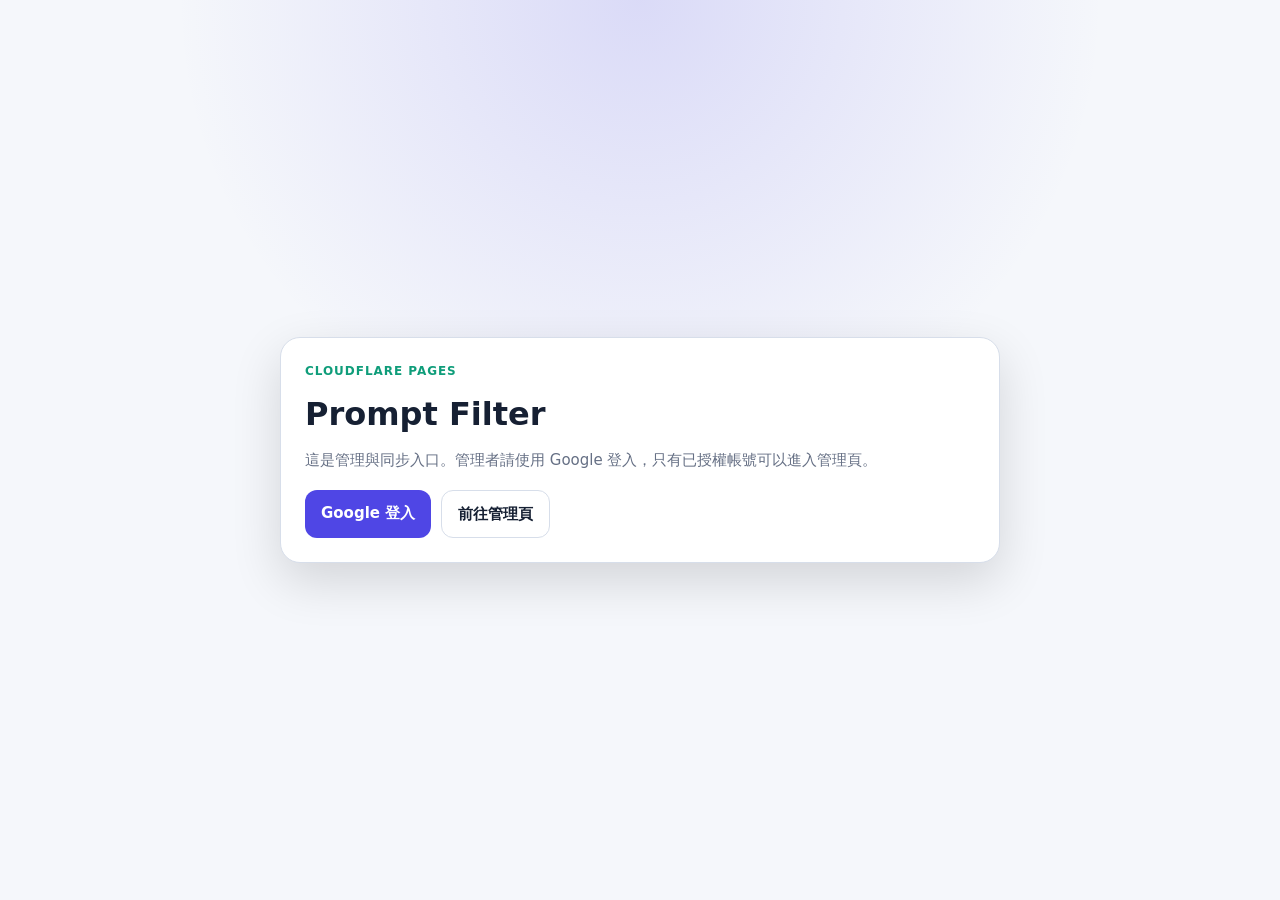
==== cloudflare/public/index.html @ 24ac8600 "Prompt Filter: Chrome extension + Cloudflare Pages backend" ====
<!doctype html>
<html lang="zh-Hant">
<head>
<meta charset="utf-8">
<meta name="viewport" content="width=device-width, initial-scale=1">
<title>Prompt Filter</title>
<style>
  :root { color-scheme: light dark; --bg: #f5f7fb; --card: #fff; --fg: #162033; --muted: #667085; --line: #d7deea; --accent: #4f46e5; }
  @media (prefers-color-scheme: dark) { :root { --bg: #0f1420; --card: #18202d; --fg: #eef2ff; --muted: #a3afc2; --line: #273246; --accent: #8188ff; } }
  * { box-sizing: border-box; }
  body { margin: 0; min-height: 100vh; display: grid; place-items: center; background: radial-gradient(circle at top, rgba(79, 70, 229, 0.16), transparent 42%), var(--bg); color: var(--fg); font: 15px/1.6 system-ui, "Noto Sans TC", sans-serif; padding: 24px; }
  .card { width: min(720px, 100%); background: var(--card); border: 1px solid var(--line); border-radius: 20px; padding: 24px; box-shadow: 0 18px 50px rgba(0, 0, 0, 0.14); }
  h1 { margin: 0 0 8px; font-size: 32px; }
  p { margin: 0 0 12px; color: var(--muted); }
  .actions { display: flex; gap: 10px; flex-wrap: wrap; margin-top: 18px; }
  a.btn { display: inline-block; padding: 11px 16px; border-radius: 12px; background: var(--accent); color: #fff; text-decoration: none; font-weight: 700; }
  a.ghost { background: transparent; color: var(--fg); border: 1px solid var(--line); }
</style>
</head>
<body>
  <main class="card">
    <p style="margin:0 0 8px;color:#0f9d7a;font-weight:700;letter-spacing:.08em;text-transform:uppercase;font-size:12px">Cloudflare Pages</p>
    <h1>Prompt Filter</h1>
     <p>這是管理與同步入口。管理者請使用 Google 登入，只有已授權帳號可以進入管理頁。</p>
    <div class="actions">
      <a class="btn" href="/login">Google 登入</a>
      <a class="btn ghost" href="/admin/">前往管理頁</a>
    </div>
  </main>
</body>
</html>
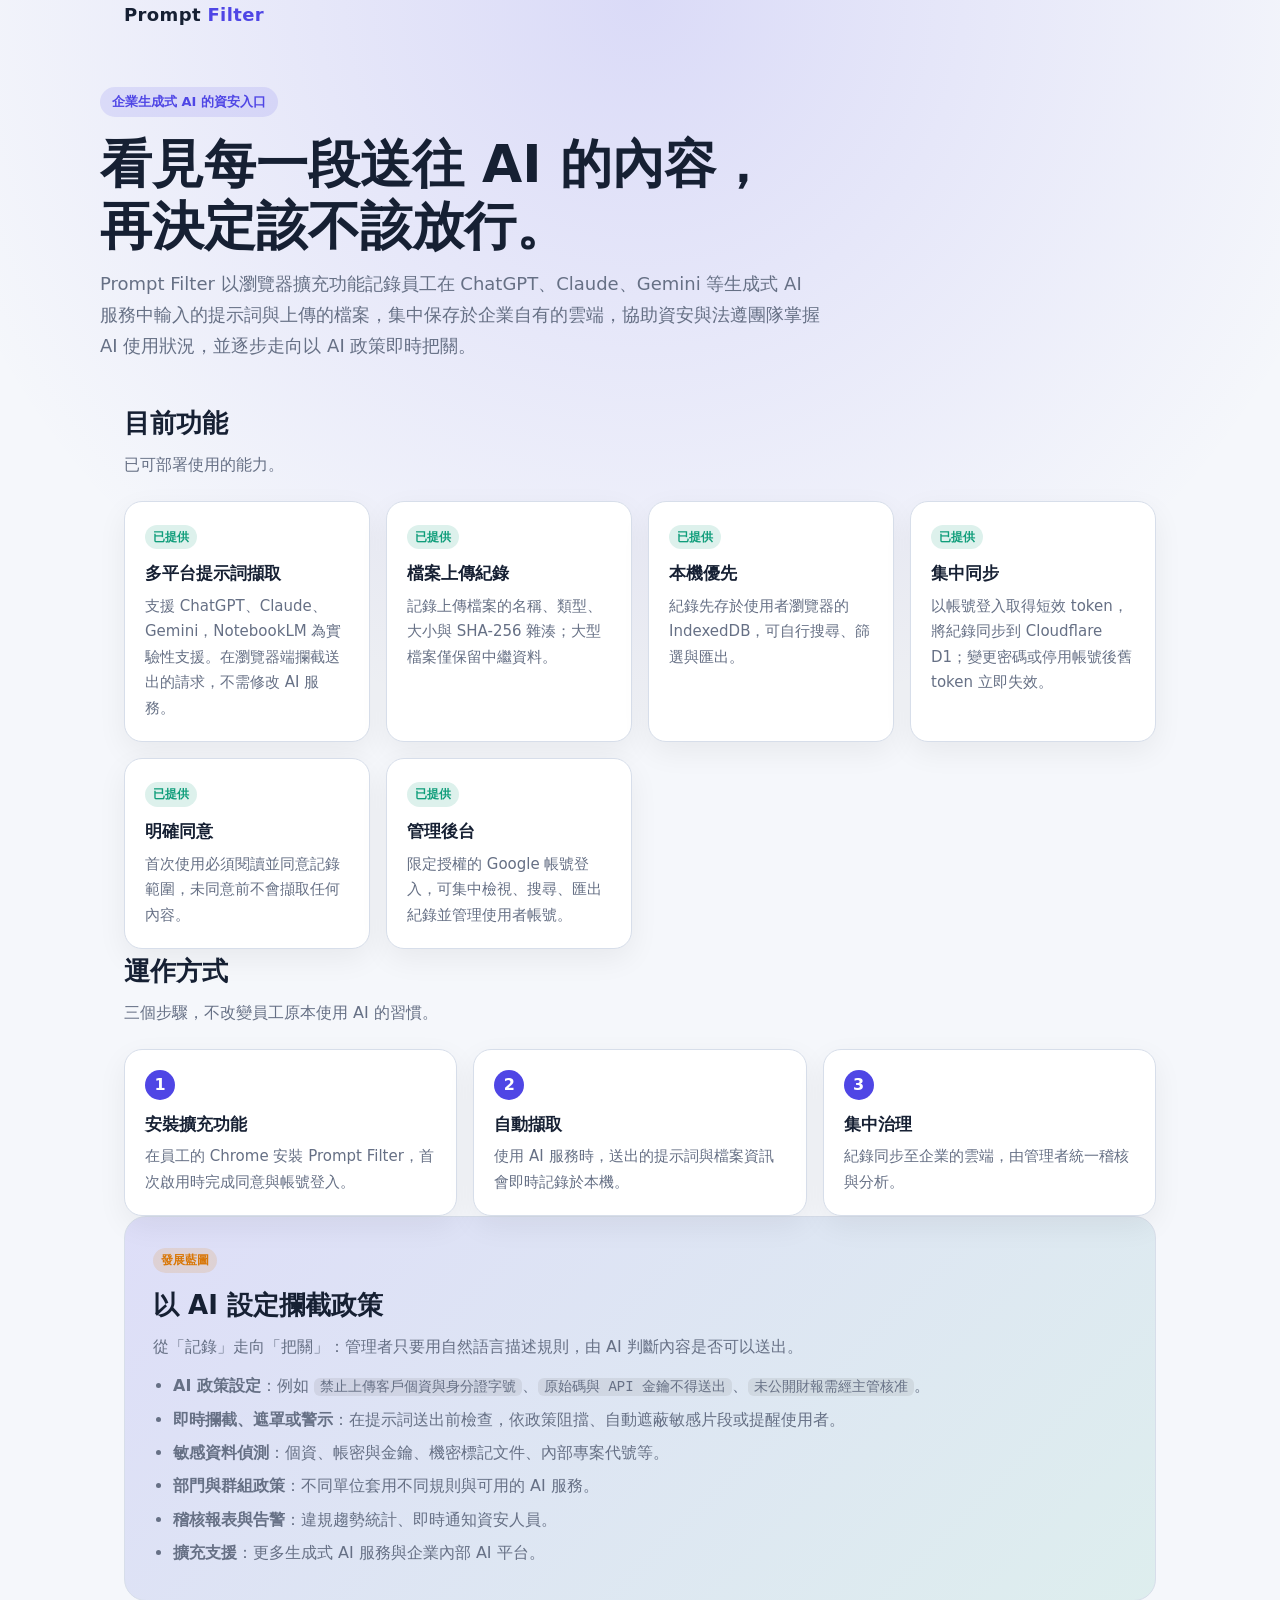
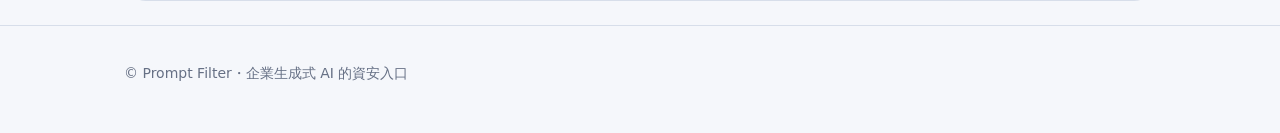
==== commit fd6214dd: "feat: public landing page; admin login only via /admin" ====
--- a/cloudflare/public/index.html
+++ b/cloudflare/public/index.html
@@ -3,29 +3,92 @@
 <head>
 <meta charset="utf-8">
 <meta name="viewport" content="width=device-width, initial-scale=1">
-<title>Prompt Filter</title>
+<meta name="description" content="Prompt Filter：企業生成式 AI 的資安入口。記錄並治理員工送往 ChatGPT、Claude、Gemini 的提示詞與檔案。">
+<title>Prompt Filter｜企業生成式 AI 資安入口</title>
 <style>
-  :root { color-scheme: light dark; --bg: #f5f7fb; --card: #fff; --fg: #162033; --muted: #667085; --line: #d7deea; --accent: #4f46e5; }
-  @media (prefers-color-scheme: dark) { :root { --bg: #0f1420; --card: #18202d; --fg: #eef2ff; --muted: #a3afc2; --line: #273246; --accent: #8188ff; } }
+  :root { color-scheme: light dark; --bg: #f5f7fb; --card: #fff; --fg: #162033; --muted: #667085; --line: #d7deea; --accent: #4f46e5; --ok: #0f9d7a; --warn: #d97706; }
+  @media (prefers-color-scheme: dark) { :root { --bg: #0f1420; --card: #18202d; --fg: #eef2ff; --muted: #a3afc2; --line: #273246; --accent: #8188ff; --ok: #34d399; --warn: #fbbf24; } }
   * { box-sizing: border-box; }
-  body { margin: 0; min-height: 100vh; display: grid; place-items: center; background: radial-gradient(circle at top, rgba(79, 70, 229, 0.16), transparent 42%), var(--bg); color: var(--fg); font: 15px/1.6 system-ui, "Noto Sans TC", sans-serif; padding: 24px; }
-  .card { width: min(720px, 100%); background: var(--card); border: 1px solid var(--line); border-radius: 20px; padding: 24px; box-shadow: 0 18px 50px rgba(0, 0, 0, 0.14); }
-  h1 { margin: 0 0 8px; font-size: 32px; }
-  p { margin: 0 0 12px; color: var(--muted); }
-  .actions { display: flex; gap: 10px; flex-wrap: wrap; margin-top: 18px; }
-  a.btn { display: inline-block; padding: 11px 16px; border-radius: 12px; background: var(--accent); color: #fff; text-decoration: none; font-weight: 700; }
-  a.ghost { background: transparent; color: var(--fg); border: 1px solid var(--line); }
+  body { margin: 0; background: radial-gradient(circle at top, rgba(79, 70, 229, 0.16), transparent 40%), var(--bg); color: var(--fg); font: 16px/1.7 system-ui, "Noto Sans TC", sans-serif; }
+  .wrap { width: min(1080px, 100%); margin: 0 auto; padding: 0 24px; }
+  header { padding: 22px 0; }
+  .brand { font-weight: 800; font-size: 18px; letter-spacing: .02em; }
+  .brand span { color: var(--accent); }
+  .hero { padding: 56px 0 40px; }
+  .eyebrow { display: inline-block; padding: 4px 12px; border-radius: 999px; background: rgba(79,70,229,.12); color: var(--accent); font-size: 13px; font-weight: 700; }
+  h1 { margin: 16px 0 12px; font-size: clamp(32px, 5vw, 52px); line-height: 1.2; }
+  .lead { max-width: 720px; color: var(--muted); font-size: 18px; margin: 0; }
+  section { padding: 36px 0; }
+  h2 { font-size: 26px; margin: 0 0 6px; }
+  .sub { color: var(--muted); margin: 0 0 22px; }
+  .grid { display: grid; grid-template-columns: repeat(auto-fit, minmax(240px, 1fr)); gap: 16px; }
+  .card { background: var(--card); border: 1px solid var(--line); border-radius: 18px; padding: 20px; box-shadow: 0 10px 30px rgba(0,0,0,.06); }
+  .card h3 { margin: 0 0 6px; font-size: 17px; }
+  .card p { margin: 0; color: var(--muted); font-size: 15px; }
+  .tag { display: inline-block; font-size: 12px; font-weight: 700; padding: 2px 8px; border-radius: 999px; margin-bottom: 10px; }
+  .tag.now { background: rgba(15,157,122,.14); color: var(--ok); }
+  .tag.next { background: rgba(217,119,6,.14); color: var(--warn); }
+  .steps { counter-reset: s; display: grid; grid-template-columns: repeat(auto-fit, minmax(220px, 1fr)); gap: 16px; }
+  .steps .card::before { counter-increment: s; content: counter(s); display: inline-grid; place-items: center; width: 30px; height: 30px; border-radius: 50%; background: var(--accent); color: #fff; font-weight: 800; margin-bottom: 10px; }
+  .vision { background: linear-gradient(135deg, rgba(79,70,229,.14), rgba(15,157,122,.10)); border: 1px solid var(--line); border-radius: 22px; padding: 28px; }
+  .vision ul { margin: 12px 0 0; padding-left: 20px; color: var(--muted); }
+  .vision li { margin: 6px 0; }
+  .vision code { background: rgba(127,127,127,.15); padding: 1px 6px; border-radius: 6px; font-size: 14px; }
+  footer { padding: 36px 0 48px; color: var(--muted); font-size: 14px; border-top: 1px solid var(--line); margin-top: 24px; }
 </style>
 </head>
 <body>
-  <main class="card">
-    <p style="margin:0 0 8px;color:#0f9d7a;font-weight:700;letter-spacing:.08em;text-transform:uppercase;font-size:12px">Cloudflare Pages</p>
-    <h1>Prompt Filter</h1>
-     <p>這是管理與同步入口。管理者請使用 Google 登入，只有已授權帳號可以進入管理頁。</p>
-    <div class="actions">
-      <a class="btn" href="/login">Google 登入</a>
-      <a class="btn ghost" href="/admin/">前往管理頁</a>
+  <header class="wrap"><div class="brand">Prompt <span>Filter</span></div></header>
+
+  <main>
+    <div class="wrap hero">
+      <span class="eyebrow">企業生成式 AI 的資安入口</span>
+      <h1>看見每一段送往 AI 的內容，<br>再決定該不該放行。</h1>
+      <p class="lead">Prompt Filter 以瀏覽器擴充功能記錄員工在 ChatGPT、Claude、Gemini 等生成式 AI 服務中輸入的提示詞與上傳的檔案，集中保存於企業自有的雲端，協助資安與法遵團隊掌握 AI 使用狀況，並逐步走向以 AI 政策即時把關。</p>
     </div>
+
+    <section class="wrap">
+      <h2>目前功能</h2>
+      <p class="sub">已可部署使用的能力。</p>
+      <div class="grid">
+        <div class="card"><span class="tag now">已提供</span><h3>多平台提示詞擷取</h3><p>支援 ChatGPT、Claude、Gemini，NotebookLM 為實驗性支援。在瀏覽器端攔截送出的請求，不需修改 AI 服務。</p></div>
+        <div class="card"><span class="tag now">已提供</span><h3>檔案上傳紀錄</h3><p>記錄上傳檔案的名稱、類型、大小與 SHA-256 雜湊；大型檔案僅保留中繼資料。</p></div>
+        <div class="card"><span class="tag now">已提供</span><h3>本機優先</h3><p>紀錄先存於使用者瀏覽器的 IndexedDB，可自行搜尋、篩選與匯出。</p></div>
+        <div class="card"><span class="tag now">已提供</span><h3>集中同步</h3><p>以帳號登入取得短效 token，將紀錄同步到 Cloudflare D1；變更密碼或停用帳號後舊 token 立即失效。</p></div>
+        <div class="card"><span class="tag now">已提供</span><h3>明確同意</h3><p>首次使用必須閱讀並同意記錄範圍，未同意前不會擷取任何內容。</p></div>
+        <div class="card"><span class="tag now">已提供</span><h3>管理後台</h3><p>限定授權的 Google 帳號登入，可集中檢視、搜尋、匯出紀錄並管理使用者帳號。</p></div>
+      </div>
+    </section>
+
+    <section class="wrap">
+      <h2>運作方式</h2>
+      <p class="sub">三個步驟，不改變員工原本使用 AI 的習慣。</p>
+      <div class="steps">
+        <div class="card"><h3>安裝擴充功能</h3><p>在員工的 Chrome 安裝 Prompt Filter，首次啟用時完成同意與帳號登入。</p></div>
+        <div class="card"><h3>自動擷取</h3><p>使用 AI 服務時，送出的提示詞與檔案資訊會即時記錄於本機。</p></div>
+        <div class="card"><h3>集中治理</h3><p>紀錄同步至企業的雲端，由管理者統一稽核與分析。</p></div>
+      </div>
+    </section>
+
+    <section class="wrap">
+      <div class="vision">
+        <span class="tag next">發展藍圖</span>
+        <h2>以 AI 設定攔截政策</h2>
+        <p class="sub" style="margin:0">從「記錄」走向「把關」：管理者只要用自然語言描述規則，由 AI 判斷內容是否可以送出。</p>
+        <ul>
+          <li><strong>AI 政策設定</strong>：例如 <code>禁止上傳客戶個資與身分證字號</code>、<code>原始碼與 API 金鑰不得送出</code>、<code>未公開財報需經主管核准</code>。</li>
+          <li><strong>即時攔截、遮罩或警示</strong>：在提示詞送出前檢查，依政策阻擋、自動遮蔽敏感片段或提醒使用者。</li>
+          <li><strong>敏感資料偵測</strong>：個資、帳密與金鑰、機密標記文件、內部專案代號等。</li>
+          <li><strong>部門與群組政策</strong>：不同單位套用不同規則與可用的 AI 服務。</li>
+          <li><strong>稽核報表與告警</strong>：違規趨勢統計、即時通知資安人員。</li>
+          <li><strong>擴充支援</strong>：更多生成式 AI 服務與企業內部 AI 平台。</li>
+        </ul>
+      </div>
+    </section>
   </main>
+
+  <footer>
+    <div class="wrap">© Prompt Filter・企業生成式 AI 的資安入口</div>
+  </footer>
 </body>
 </html>
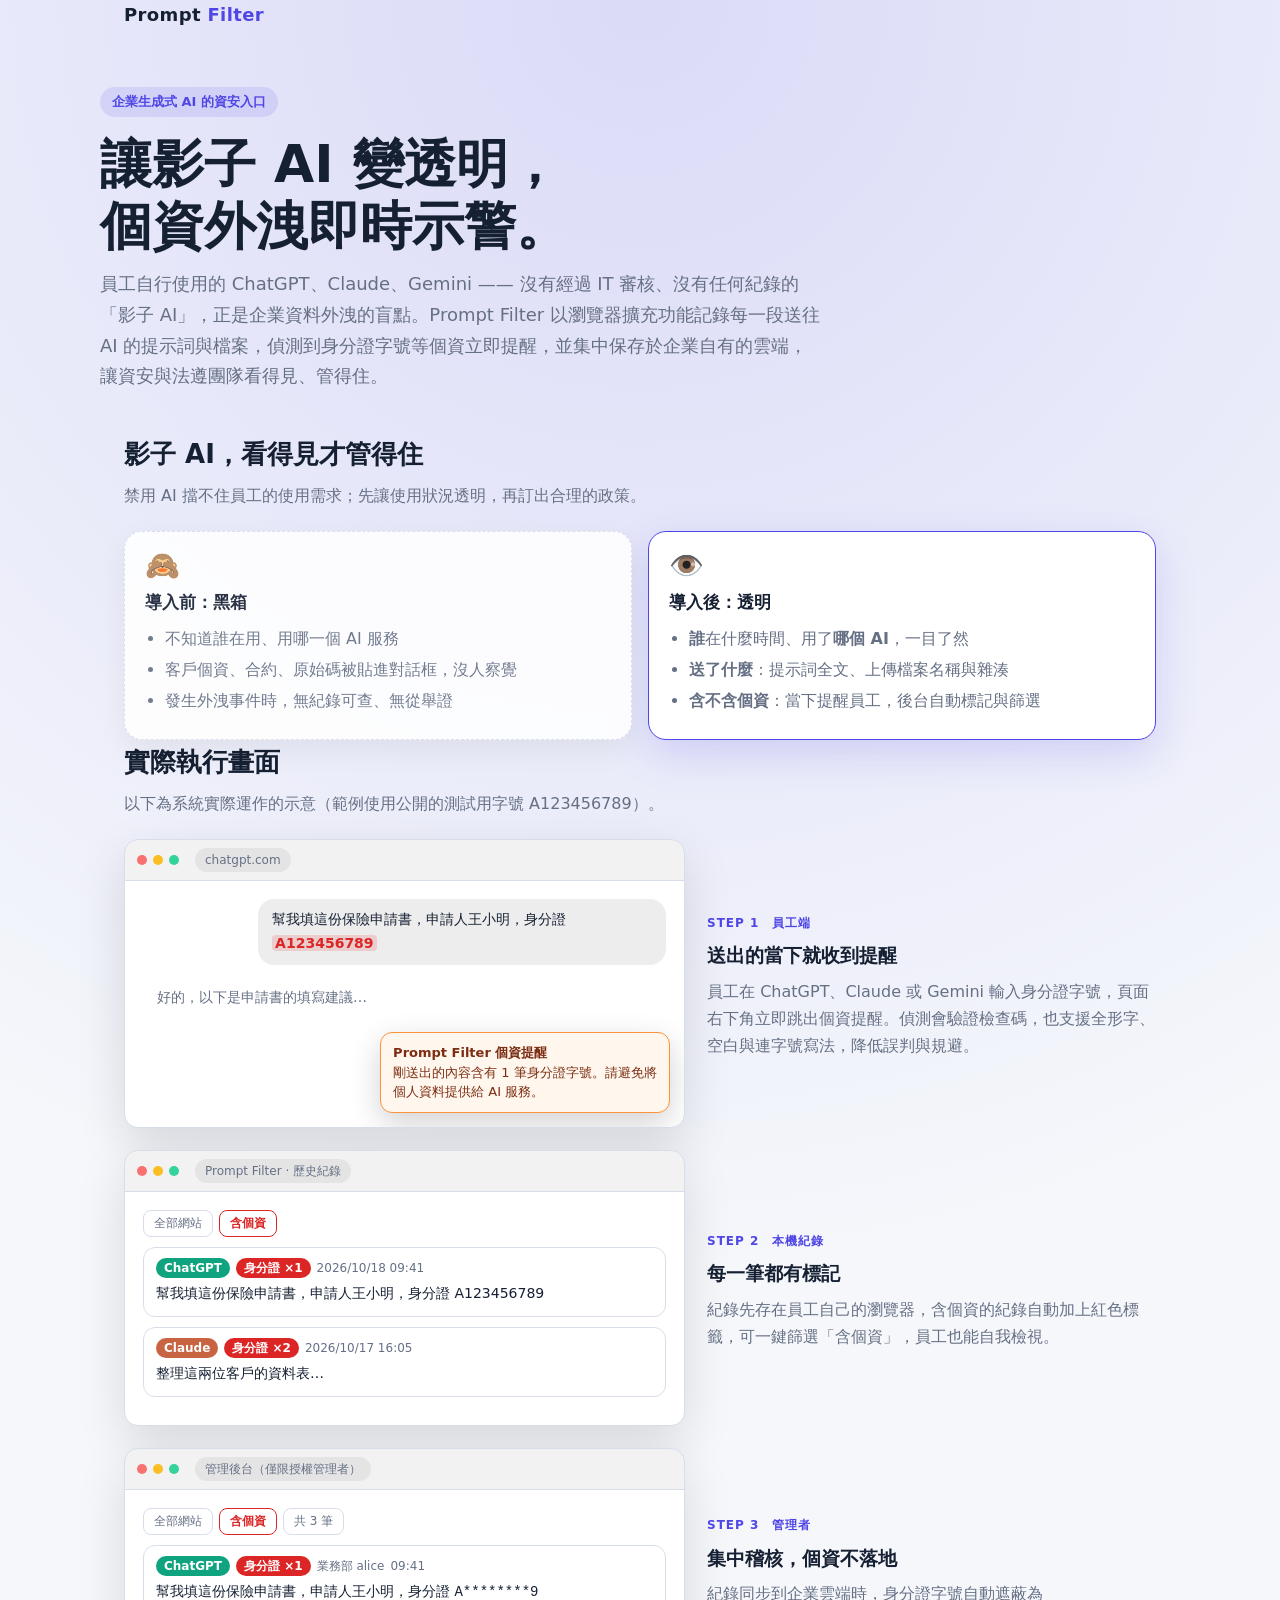
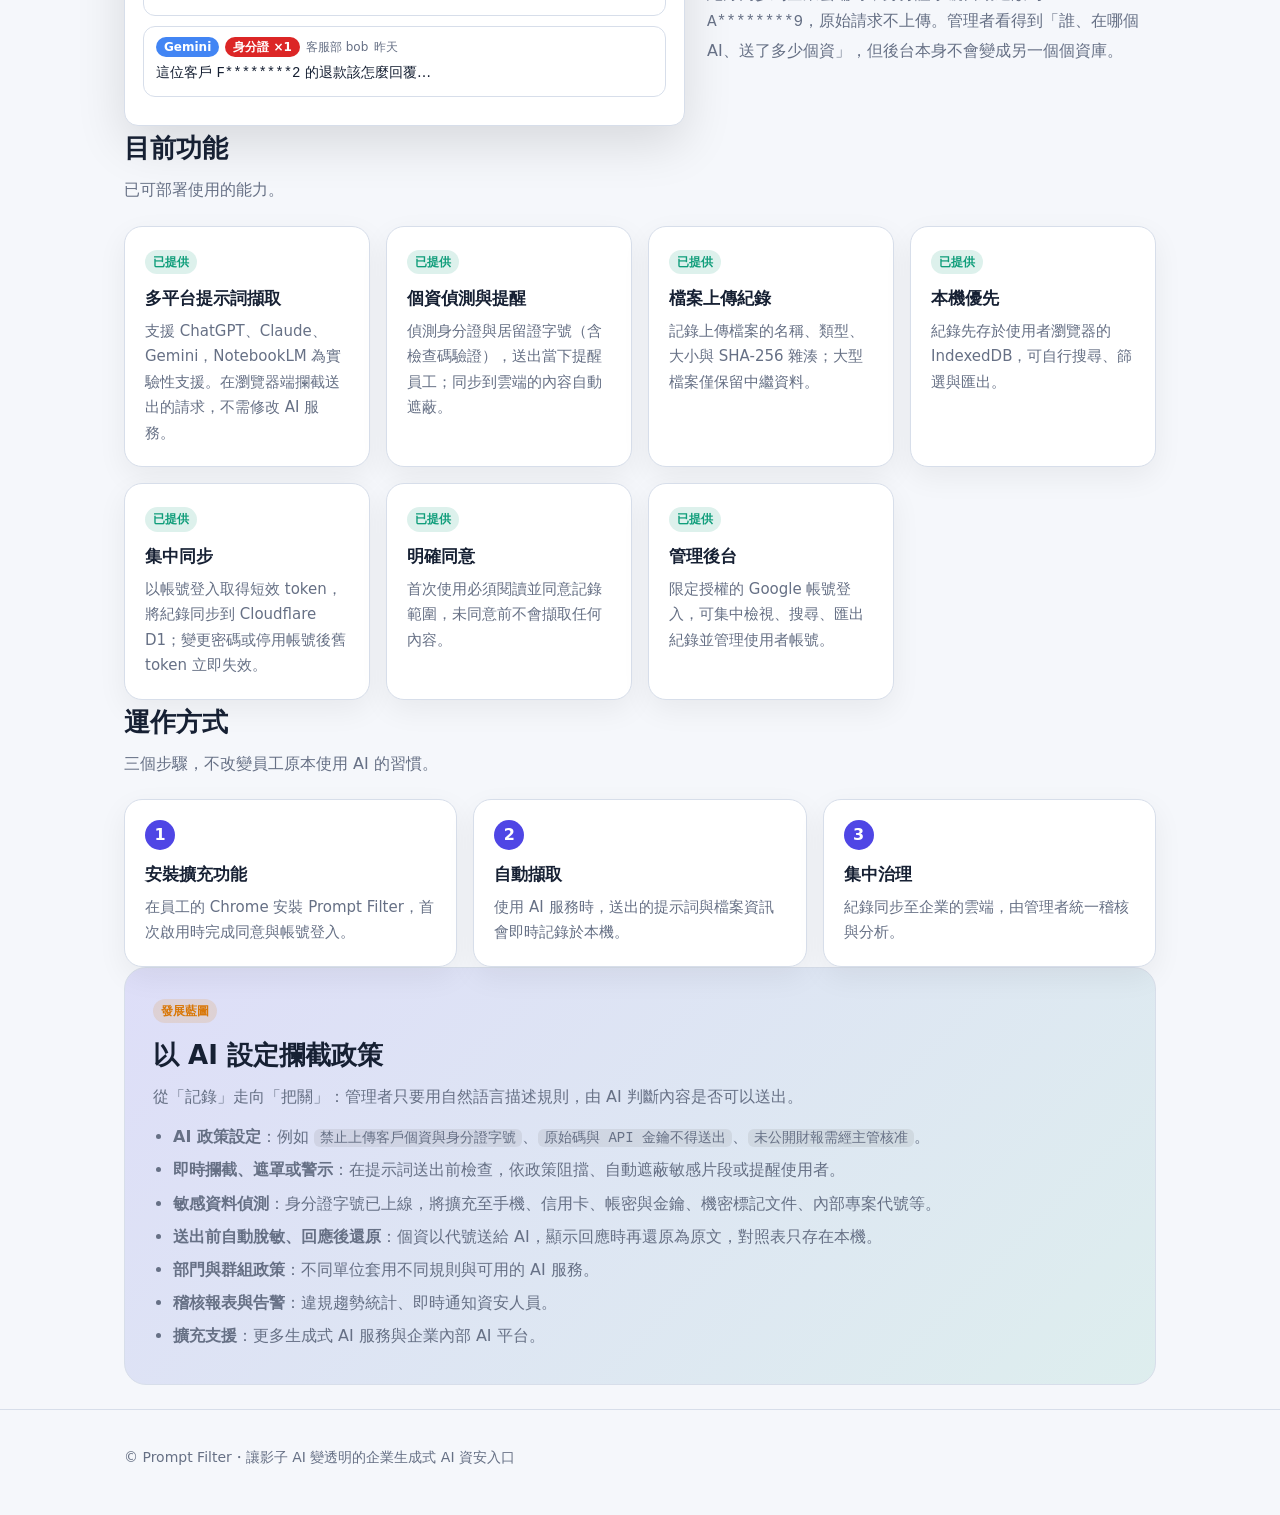
==== commit cef839ae: "landing: shadow AI transparency and PII alert demo" ====
--- a/cloudflare/public/index.html
+++ b/cloudflare/public/index.html
@@ -3,8 +3,8 @@
 <head>
 <meta charset="utf-8">
 <meta name="viewport" content="width=device-width, initial-scale=1">
-<meta name="description" content="Prompt Filter：企業生成式 AI 的資安入口。記錄並治理員工送往 ChatGPT、Claude、Gemini 的提示詞與檔案。">
-<title>Prompt Filter｜企業生成式 AI 資安入口</title>
+<meta name="description" content="Prompt Filter：讓影子 AI 變透明。記錄並治理員工送往 ChatGPT、Claude、Gemini 的提示詞與檔案，個資外洩即時示警。">
+<title>Prompt Filter｜讓影子 AI 變透明的企業生成式 AI 資安入口</title>
 <style>
   :root { color-scheme: light dark; --bg: #f5f7fb; --card: #fff; --fg: #162033; --muted: #667085; --line: #d7deea; --accent: #4f46e5; --ok: #0f9d7a; --warn: #d97706; }
   @media (prefers-color-scheme: dark) { :root { --bg: #0f1420; --card: #18202d; --fg: #eef2ff; --muted: #a3afc2; --line: #273246; --accent: #8188ff; --ok: #34d399; --warn: #fbbf24; } }
@@ -35,6 +35,41 @@
   .vision li { margin: 6px 0; }
   .vision code { background: rgba(127,127,127,.15); padding: 1px 6px; border-radius: 6px; font-size: 14px; }
   footer { padding: 36px 0 48px; color: var(--muted); font-size: 14px; border-top: 1px solid var(--line); margin-top: 24px; }
+
+  /* 影子 AI：導入前後對比 */
+  .compare { display: grid; grid-template-columns: repeat(auto-fit, minmax(300px, 1fr)); gap: 16px; }
+  .compare .card ul { margin: 8px 0 0; padding-left: 20px; color: var(--muted); }
+  .compare .card li { margin: 4px 0; }
+  .compare .before { border-style: dashed; opacity: .9; }
+  .compare .after { border-color: var(--accent); box-shadow: 0 14px 40px rgba(79,70,229,.18); }
+  .eye { font-size: 28px; line-height: 1; margin-bottom: 8px; }
+
+  /* 執行畫面模擬 */
+  .demo { display: grid; gap: 22px; }
+  .demo-row { display: grid; grid-template-columns: minmax(0, 1.25fr) minmax(0, 1fr); gap: 22px; align-items: center; }
+  @media (max-width: 820px) { .demo-row { grid-template-columns: 1fr; } }
+  .demo-text h3 { margin: 0 0 6px; font-size: 19px; }
+  .demo-text p { margin: 0; color: var(--muted); }
+  .step-no { display: inline-block; font-size: 12px; font-weight: 800; color: var(--accent); letter-spacing: .08em; margin-bottom: 6px; }
+  .win { background: var(--card); border: 1px solid var(--line); border-radius: 14px; overflow: hidden; box-shadow: 0 18px 50px rgba(0,0,0,.12); font-size: 14px; }
+  .win-bar { display: flex; align-items: center; gap: 6px; padding: 8px 12px; background: rgba(127,127,127,.10); border-bottom: 1px solid var(--line); }
+  .win-bar i { width: 10px; height: 10px; border-radius: 50%; background: #f87171; display: inline-block; }
+  .win-bar i:nth-child(2) { background: #fbbf24; } .win-bar i:nth-child(3) { background: #34d399; }
+  .win-bar span { margin-left: 10px; color: var(--muted); font-size: 12px; background: rgba(127,127,127,.12); padding: 2px 10px; border-radius: 999px; overflow: hidden; white-space: nowrap; text-overflow: ellipsis; }
+  .win-body { position: relative; padding: 18px; min-height: 210px; }
+  .bubble { max-width: 78%; padding: 9px 14px; border-radius: 16px; margin-bottom: 12px; }
+  .bubble.user { margin-left: auto; background: rgba(127,127,127,.14); }
+  .bubble.ai { color: var(--muted); }
+  .hl { background: rgba(220,38,38,.16); color: #dc2626; border-radius: 4px; padding: 0 3px; font-weight: 700; }
+  .toast { position: absolute; right: 14px; bottom: 14px; width: min(290px, calc(100% - 28px)); background: #fff7ed; color: #7c2d12; border: 1px solid #fb923c; border-radius: 12px; padding: 10px 12px; font-size: 13px; line-height: 1.5; box-shadow: 0 10px 30px rgba(0,0,0,.18); }
+  .toast strong { display: block; }
+  .rec { border: 1px solid var(--line); border-radius: 12px; padding: 10px 12px; margin-bottom: 10px; }
+  .rec-meta { display: flex; flex-wrap: wrap; gap: 6px; align-items: center; color: var(--muted); font-size: 12px; margin-bottom: 4px; }
+  .b { color: #fff; border-radius: 999px; padding: 0 8px; font-size: 12px; font-weight: 700; }
+  .b.gpt { background: #10a37f; } .b.claude { background: #c96442; } .b.gemini { background: #4285f4; } .b.pii { background: #dc2626; }
+  .chip { display: inline-block; border: 1px solid var(--line); border-radius: 8px; padding: 2px 10px; font-size: 12px; margin: 0 6px 10px 0; color: var(--muted); }
+  .chip.on { border-color: #dc2626; color: #dc2626; font-weight: 700; }
+  .mono { font-family: ui-monospace, SFMono-Regular, Menlo, monospace; }
 </style>
 </head>
 <body>
@@ -43,15 +78,109 @@
   <main>
     <div class="wrap hero">
       <span class="eyebrow">企業生成式 AI 的資安入口</span>
-      <h1>看見每一段送往 AI 的內容，<br>再決定該不該放行。</h1>
-      <p class="lead">Prompt Filter 以瀏覽器擴充功能記錄員工在 ChatGPT、Claude、Gemini 等生成式 AI 服務中輸入的提示詞與上傳的檔案，集中保存於企業自有的雲端，協助資安與法遵團隊掌握 AI 使用狀況，並逐步走向以 AI 政策即時把關。</p>
+      <h1>讓影子 AI 變透明，<br>個資外洩即時示警。</h1>
+      <p class="lead">員工自行使用的 ChatGPT、Claude、Gemini —— 沒有經過 IT 審核、沒有任何紀錄的「影子 AI」，正是企業資料外洩的盲點。Prompt Filter 以瀏覽器擴充功能記錄每一段送往 AI 的提示詞與檔案，偵測到身分證字號等個資立即提醒，並集中保存於企業自有的雲端，讓資安與法遵團隊看得見、管得住。</p>
     </div>
+
+    <section class="wrap">
+      <h2>影子 AI，看得見才管得住</h2>
+      <p class="sub">禁用 AI 擋不住員工的使用需求；先讓使用狀況透明，再訂出合理的政策。</p>
+      <div class="compare">
+        <div class="card before">
+          <div class="eye">🙈</div>
+          <h3>導入前：黑箱</h3>
+          <ul>
+            <li>不知道誰在用、用哪一個 AI 服務</li>
+            <li>客戶個資、合約、原始碼被貼進對話框，沒人察覺</li>
+            <li>發生外洩事件時，無紀錄可查、無從舉證</li>
+          </ul>
+        </div>
+        <div class="card after">
+          <div class="eye">👁️</div>
+          <h3>導入後：透明</h3>
+          <ul>
+            <li><strong>誰</strong>在什麼時間、用了<strong>哪個 AI</strong>，一目了然</li>
+            <li><strong>送了什麼</strong>：提示詞全文、上傳檔案名稱與雜湊</li>
+            <li><strong>含不含個資</strong>：當下提醒員工，後台自動標記與篩選</li>
+          </ul>
+        </div>
+      </div>
+    </section>
+
+    <section class="wrap">
+      <h2>實際執行畫面</h2>
+      <p class="sub">以下為系統實際運作的示意（範例使用公開的測試用字號 A123456789）。</p>
+      <div class="demo">
+
+        <div class="demo-row">
+          <div class="win" aria-label="ChatGPT 個資提醒示意">
+            <div class="win-bar"><i></i><i></i><i></i><span>chatgpt.com</span></div>
+            <div class="win-body" style="padding-bottom:96px">
+              <div class="bubble user">幫我填這份保險申請書，申請人王小明，身分證 <span class="hl">A123456789</span></div>
+              <div class="bubble ai">好的，以下是申請書的填寫建議…</div>
+              <div class="toast"><strong>Prompt Filter 個資提醒</strong>剛送出的內容含有 1 筆身分證字號。請避免將個人資料提供給 AI 服務。</div>
+            </div>
+          </div>
+          <div class="demo-text">
+            <span class="step-no">STEP 1　員工端</span>
+            <h3>送出的當下就收到提醒</h3>
+            <p>員工在 ChatGPT、Claude 或 Gemini 輸入身分證字號，頁面右下角立即跳出個資提醒。偵測會驗證檢查碼，也支援全形字、空白與連字號寫法，降低誤判與規避。</p>
+          </div>
+        </div>
+
+        <div class="demo-row">
+          <div class="win" aria-label="擴充功能歷史紀錄示意">
+            <div class="win-bar"><i></i><i></i><i></i><span>Prompt Filter · 歷史紀錄</span></div>
+            <div class="win-body">
+              <span class="chip">全部網站</span><span class="chip on">含個資</span>
+              <div class="rec">
+                <div class="rec-meta"><span class="b gpt">ChatGPT</span><span class="b pii">身分證 ×1</span><span>2026/10/18 09:41</span></div>
+                幫我填這份保險申請書，申請人王小明，身分證 A123456789
+              </div>
+              <div class="rec">
+                <div class="rec-meta"><span class="b claude">Claude</span><span class="b pii">身分證 ×2</span><span>2026/10/17 16:05</span></div>
+                整理這兩位客戶的資料表…
+              </div>
+            </div>
+          </div>
+          <div class="demo-text">
+            <span class="step-no">STEP 2　本機紀錄</span>
+            <h3>每一筆都有標記</h3>
+            <p>紀錄先存在員工自己的瀏覽器，含個資的紀錄自動加上紅色標籤，可一鍵篩選「含個資」，員工也能自我檢視。</p>
+          </div>
+        </div>
+
+        <div class="demo-row">
+          <div class="win" aria-label="管理後台示意">
+            <div class="win-bar"><i></i><i></i><i></i><span>管理後台（僅限授權管理者）</span></div>
+            <div class="win-body">
+              <span class="chip">全部網站</span><span class="chip on">含個資</span><span class="chip">共 3 筆</span>
+              <div class="rec">
+                <div class="rec-meta"><span class="b gpt">ChatGPT</span><span class="b pii">身分證 ×1</span><span>業務部 alice</span><span>09:41</span></div>
+                幫我填這份保險申請書，申請人王小明，身分證 <span class="mono">A********9</span>
+              </div>
+              <div class="rec">
+                <div class="rec-meta"><span class="b gemini">Gemini</span><span class="b pii">身分證 ×1</span><span>客服部 bob</span><span>昨天</span></div>
+                這位客戶 <span class="mono">F********2</span> 的退款該怎麼回覆…
+              </div>
+            </div>
+          </div>
+          <div class="demo-text">
+            <span class="step-no">STEP 3　管理者</span>
+            <h3>集中稽核，個資不落地</h3>
+            <p>紀錄同步到企業雲端時，身分證字號自動遮蔽為 <span class="mono">A********9</span>，原始請求不上傳。管理者看得到「誰、在哪個 AI、送了多少個資」，但後台本身不會變成另一個個資庫。</p>
+          </div>
+        </div>
+
+      </div>
+    </section>
 
     <section class="wrap">
       <h2>目前功能</h2>
       <p class="sub">已可部署使用的能力。</p>
       <div class="grid">
         <div class="card"><span class="tag now">已提供</span><h3>多平台提示詞擷取</h3><p>支援 ChatGPT、Claude、Gemini，NotebookLM 為實驗性支援。在瀏覽器端攔截送出的請求，不需修改 AI 服務。</p></div>
+        <div class="card"><span class="tag now">已提供</span><h3>個資偵測與提醒</h3><p>偵測身分證與居留證字號（含檢查碼驗證），送出當下提醒員工；同步到雲端的內容自動遮蔽。</p></div>
         <div class="card"><span class="tag now">已提供</span><h3>檔案上傳紀錄</h3><p>記錄上傳檔案的名稱、類型、大小與 SHA-256 雜湊；大型檔案僅保留中繼資料。</p></div>
         <div class="card"><span class="tag now">已提供</span><h3>本機優先</h3><p>紀錄先存於使用者瀏覽器的 IndexedDB，可自行搜尋、篩選與匯出。</p></div>
         <div class="card"><span class="tag now">已提供</span><h3>集中同步</h3><p>以帳號登入取得短效 token，將紀錄同步到 Cloudflare D1；變更密碼或停用帳號後舊 token 立即失效。</p></div>
@@ -78,7 +207,8 @@
         <ul>
           <li><strong>AI 政策設定</strong>：例如 <code>禁止上傳客戶個資與身分證字號</code>、<code>原始碼與 API 金鑰不得送出</code>、<code>未公開財報需經主管核准</code>。</li>
           <li><strong>即時攔截、遮罩或警示</strong>：在提示詞送出前檢查，依政策阻擋、自動遮蔽敏感片段或提醒使用者。</li>
-          <li><strong>敏感資料偵測</strong>：個資、帳密與金鑰、機密標記文件、內部專案代號等。</li>
+          <li><strong>敏感資料偵測</strong>：身分證字號已上線，將擴充至手機、信用卡、帳密與金鑰、機密標記文件、內部專案代號等。</li>
+          <li><strong>送出前自動脫敏、回應後還原</strong>：個資以代號送給 AI，顯示回應時再還原為原文，對照表只存在本機。</li>
           <li><strong>部門與群組政策</strong>：不同單位套用不同規則與可用的 AI 服務。</li>
           <li><strong>稽核報表與告警</strong>：違規趨勢統計、即時通知資安人員。</li>
           <li><strong>擴充支援</strong>：更多生成式 AI 服務與企業內部 AI 平台。</li>
@@ -88,7 +218,7 @@
   </main>
 
   <footer>
-    <div class="wrap">© Prompt Filter・企業生成式 AI 的資安入口</div>
+    <div class="wrap">© Prompt Filter・讓影子 AI 變透明的企業生成式 AI 資安入口</div>
   </footer>
 </body>
 </html>
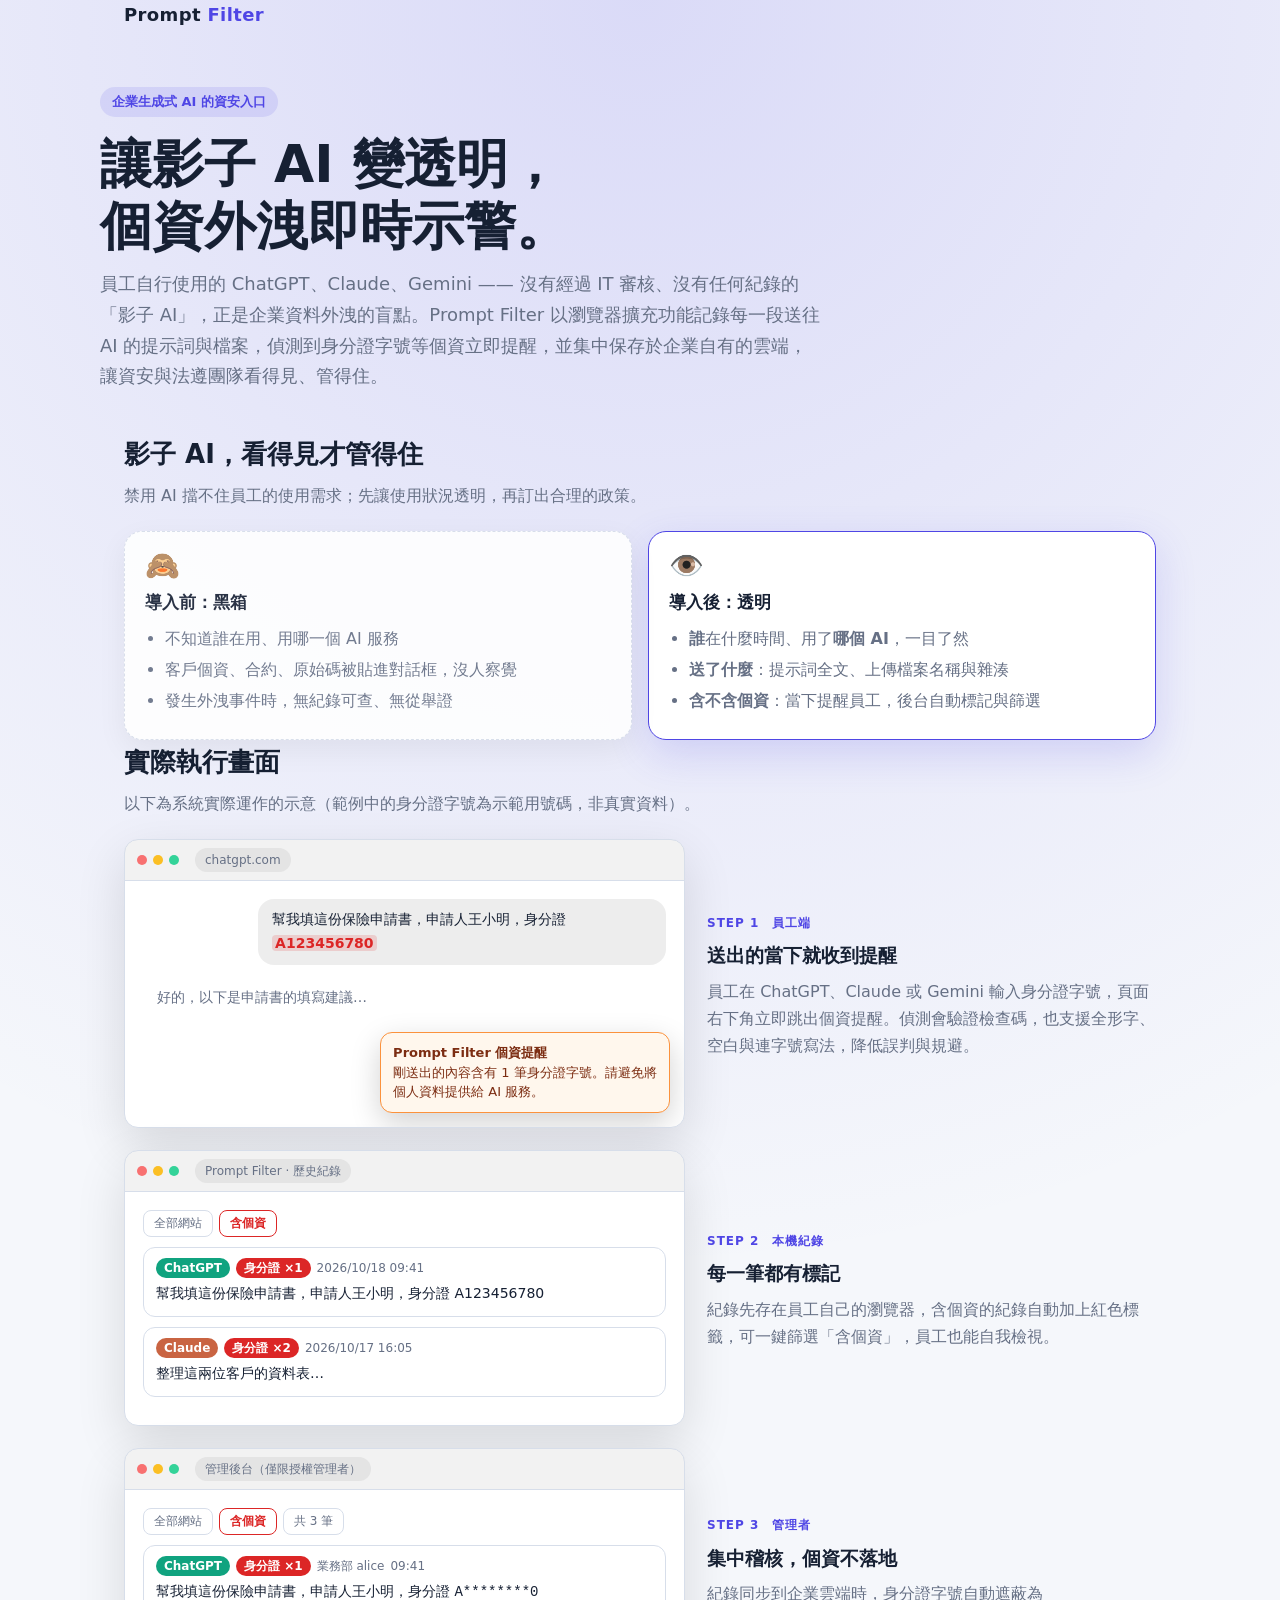
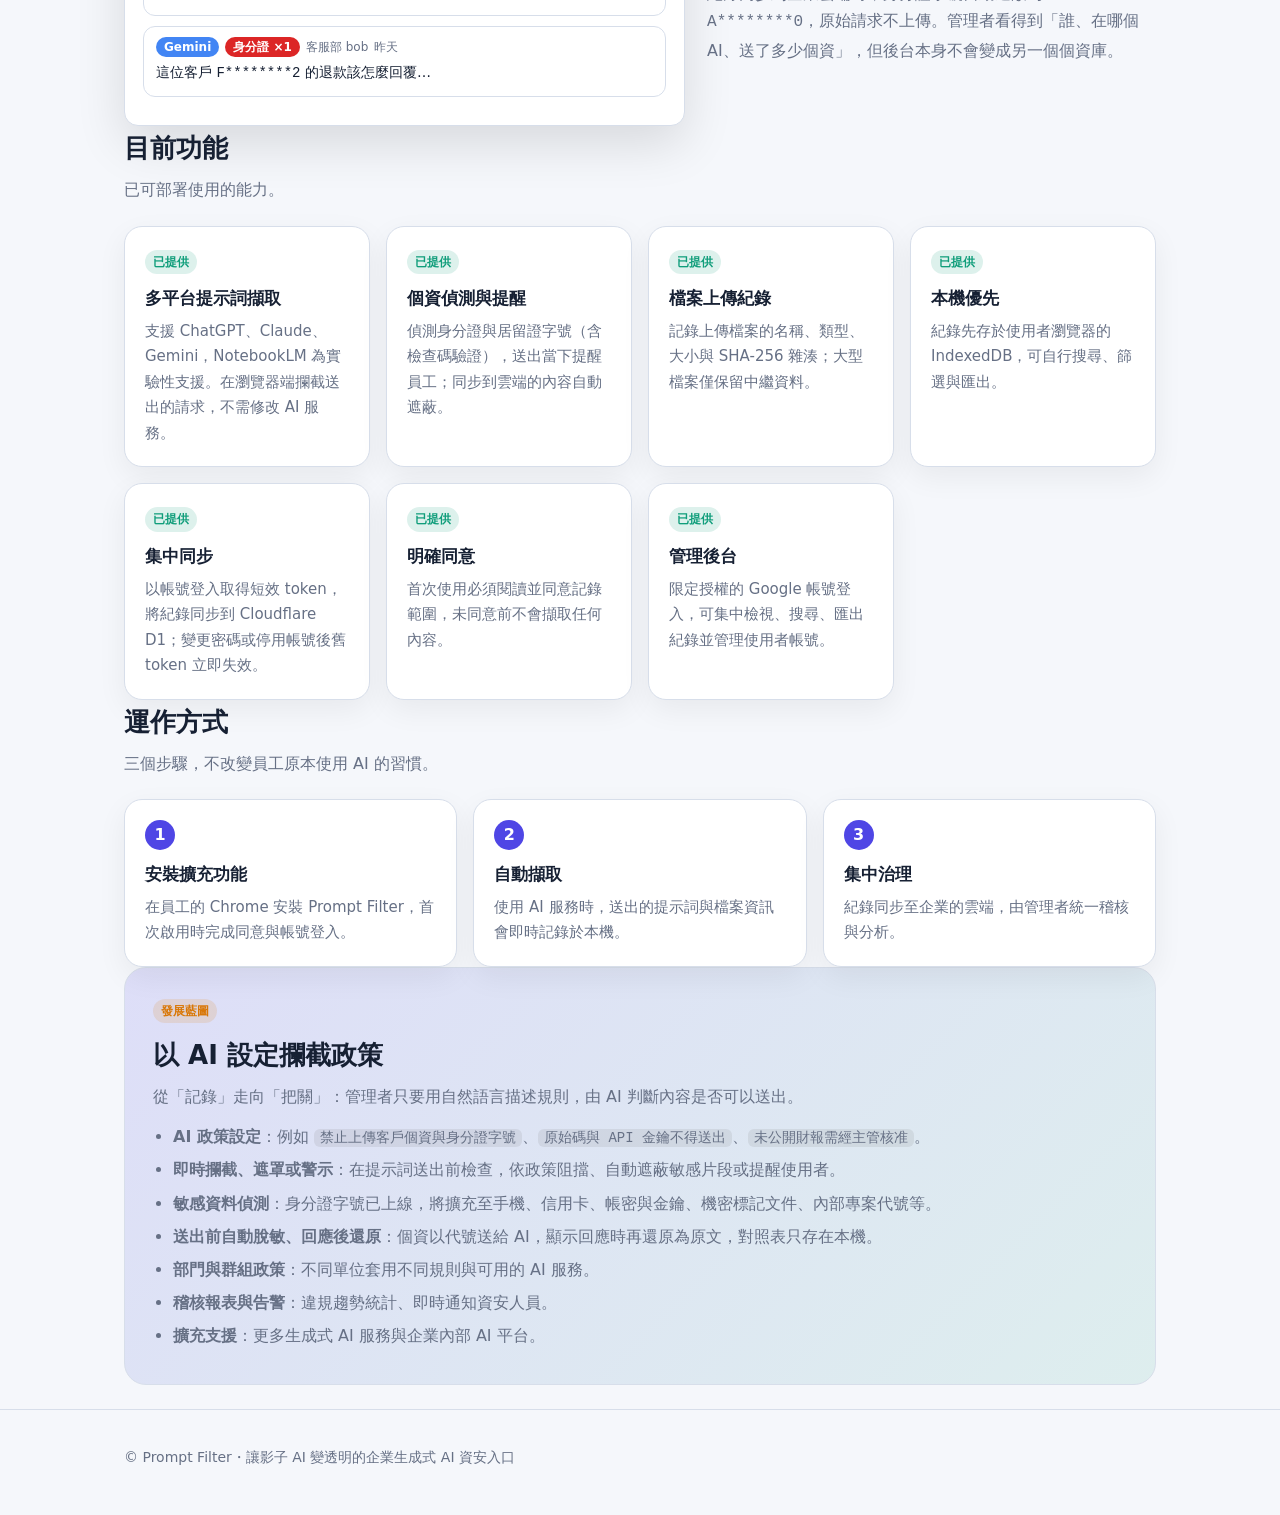
==== commit 2ec40a0e: "Landing page: use demo TW ID A123456780 and matching masked value" ====
--- a/cloudflare/public/index.html
+++ b/cloudflare/public/index.html
@@ -109,14 +109,14 @@
 
     <section class="wrap">
       <h2>實際執行畫面</h2>
-      <p class="sub">以下為系統實際運作的示意（範例使用公開的測試用字號 A123456789）。</p>
+      <p class="sub">以下為系統實際運作的示意（範例中的身分證字號為示範用號碼，非真實資料）。</p>
       <div class="demo">
 
         <div class="demo-row">
           <div class="win" aria-label="ChatGPT 個資提醒示意">
             <div class="win-bar"><i></i><i></i><i></i><span>chatgpt.com</span></div>
             <div class="win-body" style="padding-bottom:96px">
-              <div class="bubble user">幫我填這份保險申請書，申請人王小明，身分證 <span class="hl">A123456789</span></div>
+              <div class="bubble user">幫我填這份保險申請書，申請人王小明，身分證 <span class="hl">A123456780</span></div>
               <div class="bubble ai">好的，以下是申請書的填寫建議…</div>
               <div class="toast"><strong>Prompt Filter 個資提醒</strong>剛送出的內容含有 1 筆身分證字號。請避免將個人資料提供給 AI 服務。</div>
             </div>
@@ -135,7 +135,7 @@
               <span class="chip">全部網站</span><span class="chip on">含個資</span>
               <div class="rec">
                 <div class="rec-meta"><span class="b gpt">ChatGPT</span><span class="b pii">身分證 ×1</span><span>2026/10/18 09:41</span></div>
-                幫我填這份保險申請書，申請人王小明，身分證 A123456789
+                幫我填這份保險申請書，申請人王小明，身分證 A123456780
               </div>
               <div class="rec">
                 <div class="rec-meta"><span class="b claude">Claude</span><span class="b pii">身分證 ×2</span><span>2026/10/17 16:05</span></div>
@@ -157,7 +157,7 @@
               <span class="chip">全部網站</span><span class="chip on">含個資</span><span class="chip">共 3 筆</span>
               <div class="rec">
                 <div class="rec-meta"><span class="b gpt">ChatGPT</span><span class="b pii">身分證 ×1</span><span>業務部 alice</span><span>09:41</span></div>
-                幫我填這份保險申請書，申請人王小明，身分證 <span class="mono">A********9</span>
+                幫我填這份保險申請書，申請人王小明，身分證 <span class="mono">A********0</span>
               </div>
               <div class="rec">
                 <div class="rec-meta"><span class="b gemini">Gemini</span><span class="b pii">身分證 ×1</span><span>客服部 bob</span><span>昨天</span></div>
@@ -168,7 +168,7 @@
           <div class="demo-text">
             <span class="step-no">STEP 3　管理者</span>
             <h3>集中稽核，個資不落地</h3>
-            <p>紀錄同步到企業雲端時，身分證字號自動遮蔽為 <span class="mono">A********9</span>，原始請求不上傳。管理者看得到「誰、在哪個 AI、送了多少個資」，但後台本身不會變成另一個個資庫。</p>
+            <p>紀錄同步到企業雲端時，身分證字號自動遮蔽為 <span class="mono">A********0</span>，原始請求不上傳。管理者看得到「誰、在哪個 AI、送了多少個資」，但後台本身不會變成另一個個資庫。</p>
           </div>
         </div>
 
